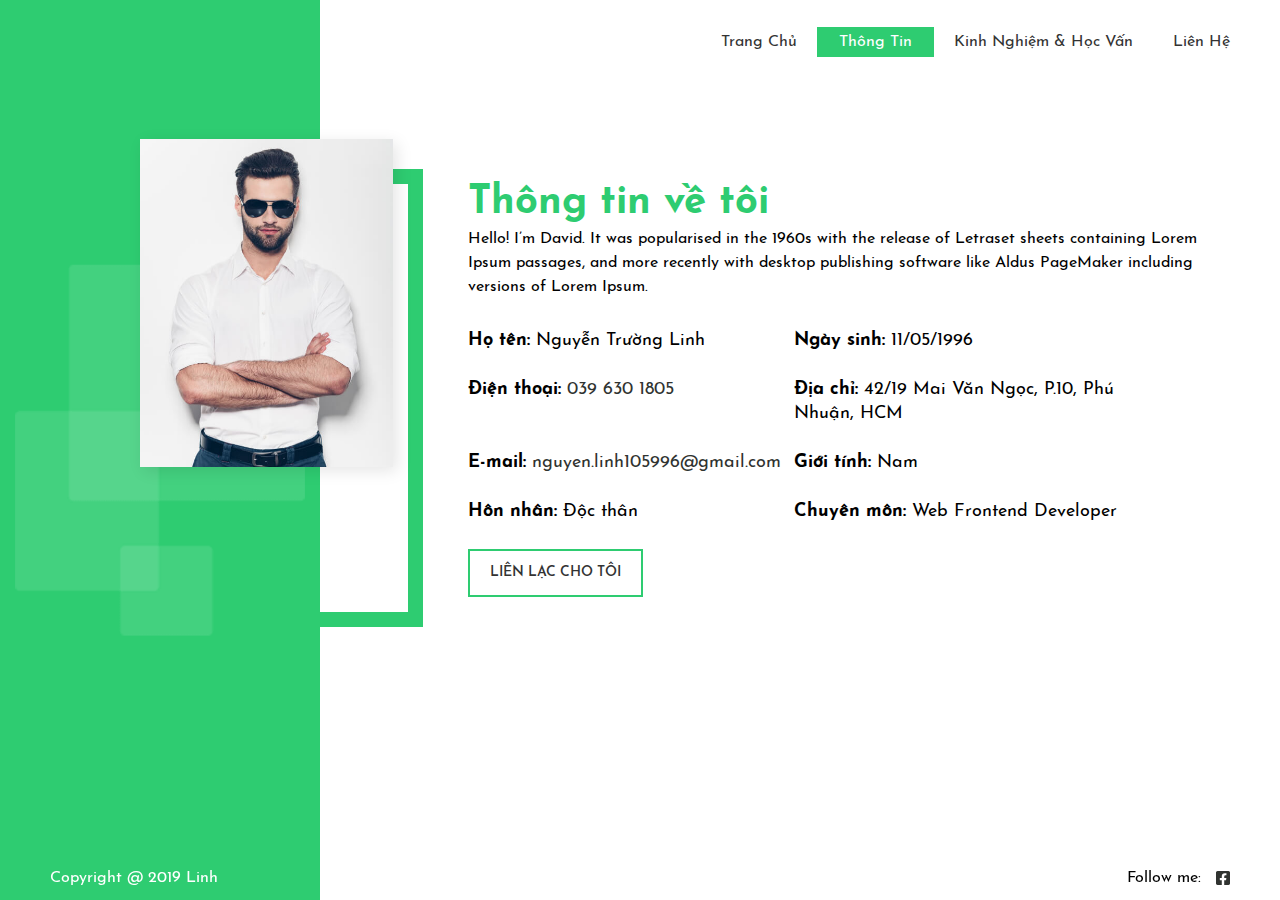
==== about.html @ f7b784db "add new code, images, font" ====
<!DOCTYPE html PUBLIC "-//W3C//DTD XHTML 1.0 Transitional//EN" "http://www.w3.org/TR/xhtml1/DTD/xhtml1-transitional.dtd">
<html lang="vi" xmlns="http://www.w3.org/1999/xhtml">

<head>
    <title>CV</title>
    <meta http-equiv="Content-Type" content="text/html; charset=utf-8" />
    <meta name="description" content="Mua, Bán, Thuê hơn hàng nghìn ngôi nhà, căn hộ, biệt thự, đất nền và phòng tại Việt Nam">
    <meta name="viewport" content="width=device-width,initial-scale=1.0, maximum-scale=1.0, user-scalable=no">
    <meta property="og:site_name" content="Rever">
    <link rel="stylesheet" type="text/css" href="css/style.css">
    <link rel="stylesheet" href="https://cdnjs.cloudflare.com/ajax/libs/font-awesome/5.8.2/css/all.css">
</head>
<body>
<header>
    <nav class="navbar fixed-top">
        <div id="nav-icon3">
            <span></span>
            <span></span>
            <span></span>
            <span></span>
        </div>
        <div class="menu">
            <ul>
                <li><a href="index.html">Trang chủ</a></li>
                <li><a class="active" href="about.html">Thông tin</a></li>
                <li><a href="experience.html">Kinh nghiệm & Học vấn</a></li>
                <li><a href="contact.html">Liên hệ</a></li>
            </ul>
        </div>
    </nav>
</header>

<section class="me-about">
    <div class="side-bar purple-bg">
        <div class="objects">
            <img src="images/01.png" alt="Linh">
        </div>
    </div>
    <div class="content">
        <div class="avatar">
            <div class="border-img">
                <img src="images/me.jpg" alt="Linh">
            </div>
        </div>
        <div class="content-detail">
            <h2>Thông tin về tôi</h2>
            <p>Hello! I’m David. It was popularised in the 1960s with the release of Letraset sheets containing Lorem Ipsum passages, and more recently with desktop publishing software like Aldus PageMaker including versions of Lorem Ipsum.</p>
            <ul>
                <li>
                    <span>Họ tên: </span>Nguyễn Trường Linh
                </li>
                <li>
                    <span>Ngày sinh: </span>11/05/1996
                </li>
                <li>
                    <span>Điện thoại: </span><a href="tel:0396301805">039 630 1805</a>
                </li>
                <li>
                    <span>Địa chỉ: </span>42/19 Mai Văn Ngọc, P.10, Phú Nhuận, HCM
                </li>
                <li>
                    <span>E-mail: </span><a href="mailto:nguyen.linh105996@gmail.com">nguyen.linh105996@gmail.com</a>
                </li>
                <li>
                    <span>Giới tính: </span>Nam
                </li>
                <li>
                    <span>Hôn nhân: </span>Độc thân
                </li>
                <li>
                    <span>Chuyên môn: </span>Web Frontend Developer
                </li>
            </ul>
            <a href="contact.html" class="btn-contact">Liên lạc cho tôi</a>
        </div>
    </div>
</section>

<footer>
    <div class="copyright">Copyright @ 2019 <a href="index.html">Linh</a></div>
    <div class="social">
        <p>Follow me:</p>
        <a href="https://www.facebook.com/NguyenLinh01.2" target="_blank"><i class="fab fa-facebook-square"></i></a>
    </div>
</footer>

<script src="https://code.jquery.com/jquery-3.4.1.min.js"></script>
<script src="js/typer.js"></script>
<script src="js/main.js"></script>
</body>
</html>
---- css/style.css ----
@import url(common.css);
@import url(home.css);
*, *::after, *::before {
  margin: 0;
  padding: 0;
  box-sizing: inherit; }

html * {
  -webkit-font-smoothing: antialiased !important;
  -moz-osx-font-smoothing: grayscale; }

input[type='search']::-webkit-search-cancel-button {
  -webkit-appearance: searchfield-cancel-button; }

*::-webkit-input-placeholder {
  /* Chrome/Opera/Safari */
  color: rgba(0, 4, 68, 0.3); }

input, textarea, keygen, select, button {
  text-rendering: auto;
  color: initial;
  letter-spacing: normal;
  word-spacing: normal;
  text-transform: none;
  text-indent: 0px;
  text-shadow: none;
  display: inline-block;
  text-align: start;
  margin: 0; }

input:focus, textarea:focus, keygen:focus, select:focus, button:focus {
  outline: none; }

abbr, address, article, aside, audio, b, blockquote, body, canvas, caption, cite, code, dd, del, details, dfn, div, dl, dt, em, fieldset, figcaption, figure, footer, form, h1, h2, h3, h4, h5, h6, header, hgroup, html, i, iframe, img, ins, kbd, label, legend, li, mark, menu, nav, object, ol, p, pre, q, samp, section, small, span, strong, sub, summary, sup, table, tbody, td, tfoot, th, thead, time, tr, ul, var, video {
  margin: 0;
  padding: 0;
  border: 0;
  outline: 0;
  font-size: 100%;
  vertical-align: baseline;
  background: transparent;
  -ms-text-size-adjust: 100%;
  -webkit-text-size-adjust: 100%;
  box-sizing: border-box; }

a {
  color: #303330;
  text-decoration: none; }

@font-face {
  font-family: 'josefin';
  src: url("../fonts/JosefinSans-Regular.ttf") format("truetype");
  font-weight: 400; }
@font-face {
  font-family: 'josefin';
  src: url("../fonts/JosefinSans-SemiBold.ttf") format("truetype");
  font-weight: 600; }
@font-face {
  font-family: 'josefin';
  src: url("../fonts/JosefinSans-Bold.ttf") format("truetype");
  font-weight: 700; }
body {
  font-family: 'josefin', sans-serif;
  font-size: 16px;
  line-height: 24px;
  overflow: hidden; }

img {
  width: 100%; }

/* width */
::-webkit-scrollbar {
  width: 5px; }

/* Track */
::-webkit-scrollbar-track {
  background: #f1f1f1; }

/* Handle */
::-webkit-scrollbar-thumb {
  background: #2ecc71; }

@media (max-width: 768px) {
  body {
    overflow: auto; } }

/*# sourceMappingURL=style.css.map */
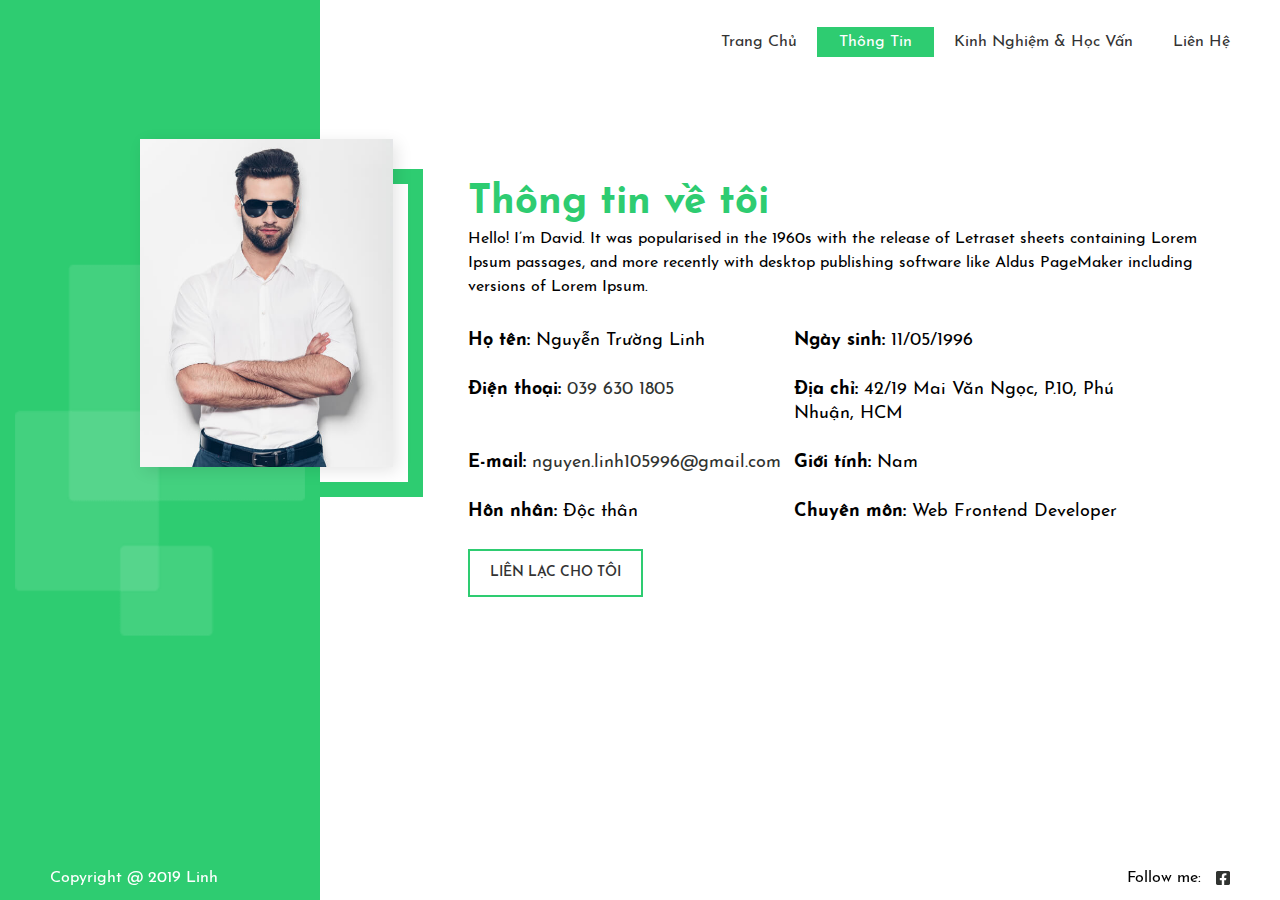
==== commit 568b447e: "update html, css" ====
--- a/about.html
+++ b/about.html
@@ -4,9 +4,9 @@
 <head>
     <title>CV</title>
     <meta http-equiv="Content-Type" content="text/html; charset=utf-8" />
-    <meta name="description" content="Mua, Bán, Thuê hơn hàng nghìn ngôi nhà, căn hộ, biệt thự, đất nền và phòng tại Việt Nam">
     <meta name="viewport" content="width=device-width,initial-scale=1.0, maximum-scale=1.0, user-scalable=no">
-    <meta property="og:site_name" content="Rever">
+    <meta property="og:site_name" content="Linh">
+    <link rel="shortcut icon" href="images/favicon.ico" />
     <link rel="stylesheet" type="text/css" href="css/style.css">
     <link rel="stylesheet" href="https://cdnjs.cloudflare.com/ajax/libs/font-awesome/5.8.2/css/all.css">
 </head>
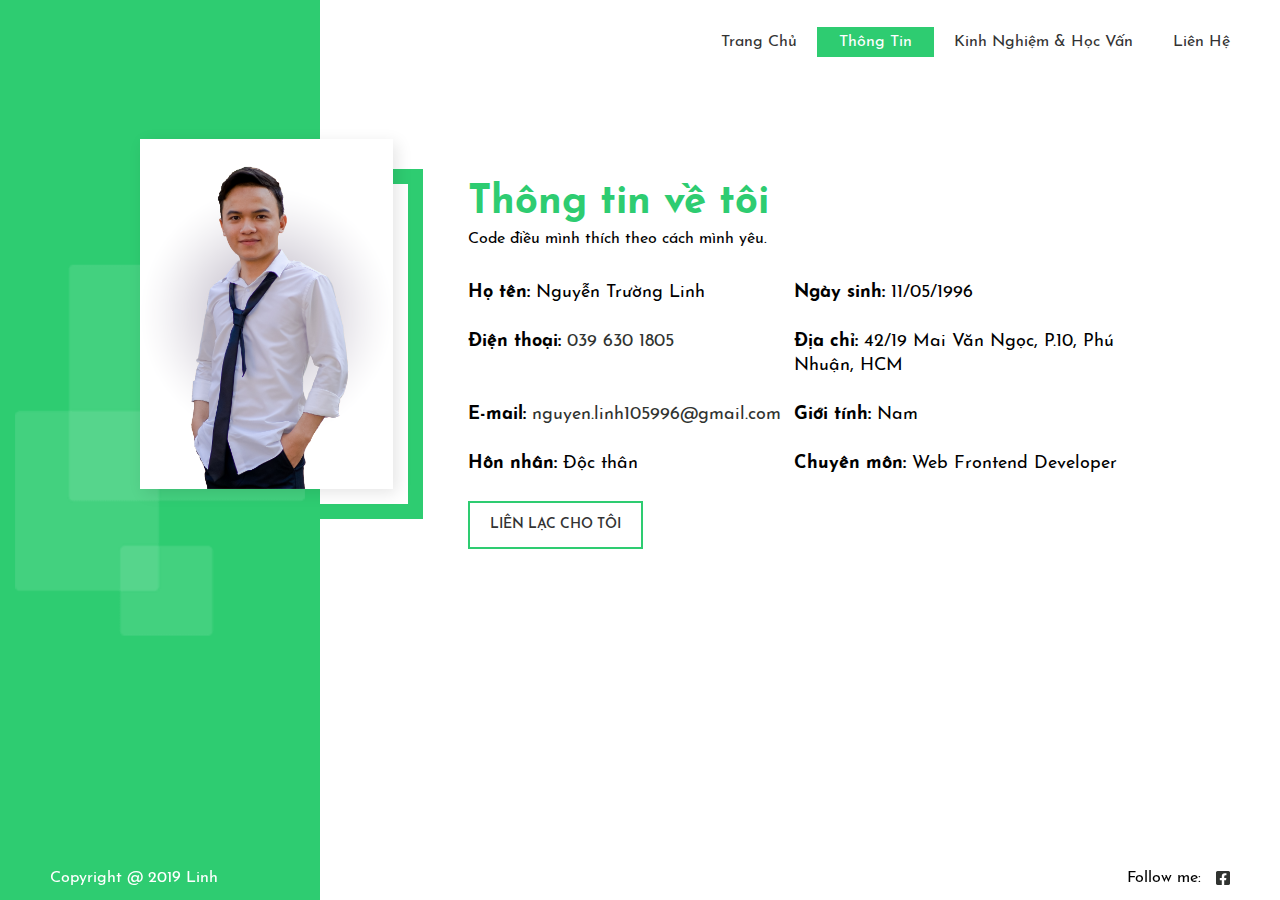
==== commit 67a91a11: "update html" ====
--- a/about.html
+++ b/about.html
@@ -39,12 +39,12 @@
     <div class="content">
         <div class="avatar">
             <div class="border-img">
-                <img src="images/me.jpg" alt="Linh">
+                <img src="images/DSC_6549.png" alt="Linh">
             </div>
         </div>
         <div class="content-detail">
             <h2>Thông tin về tôi</h2>
-            <p>Hello! I’m David. It was popularised in the 1960s with the release of Letraset sheets containing Lorem Ipsum passages, and more recently with desktop publishing software like Aldus PageMaker including versions of Lorem Ipsum.</p>
+            <p>Code điều mình thích theo cách mình yêu.</p>
             <ul>
                 <li>
                     <span>Họ tên: </span>Nguyễn Trường Linh
